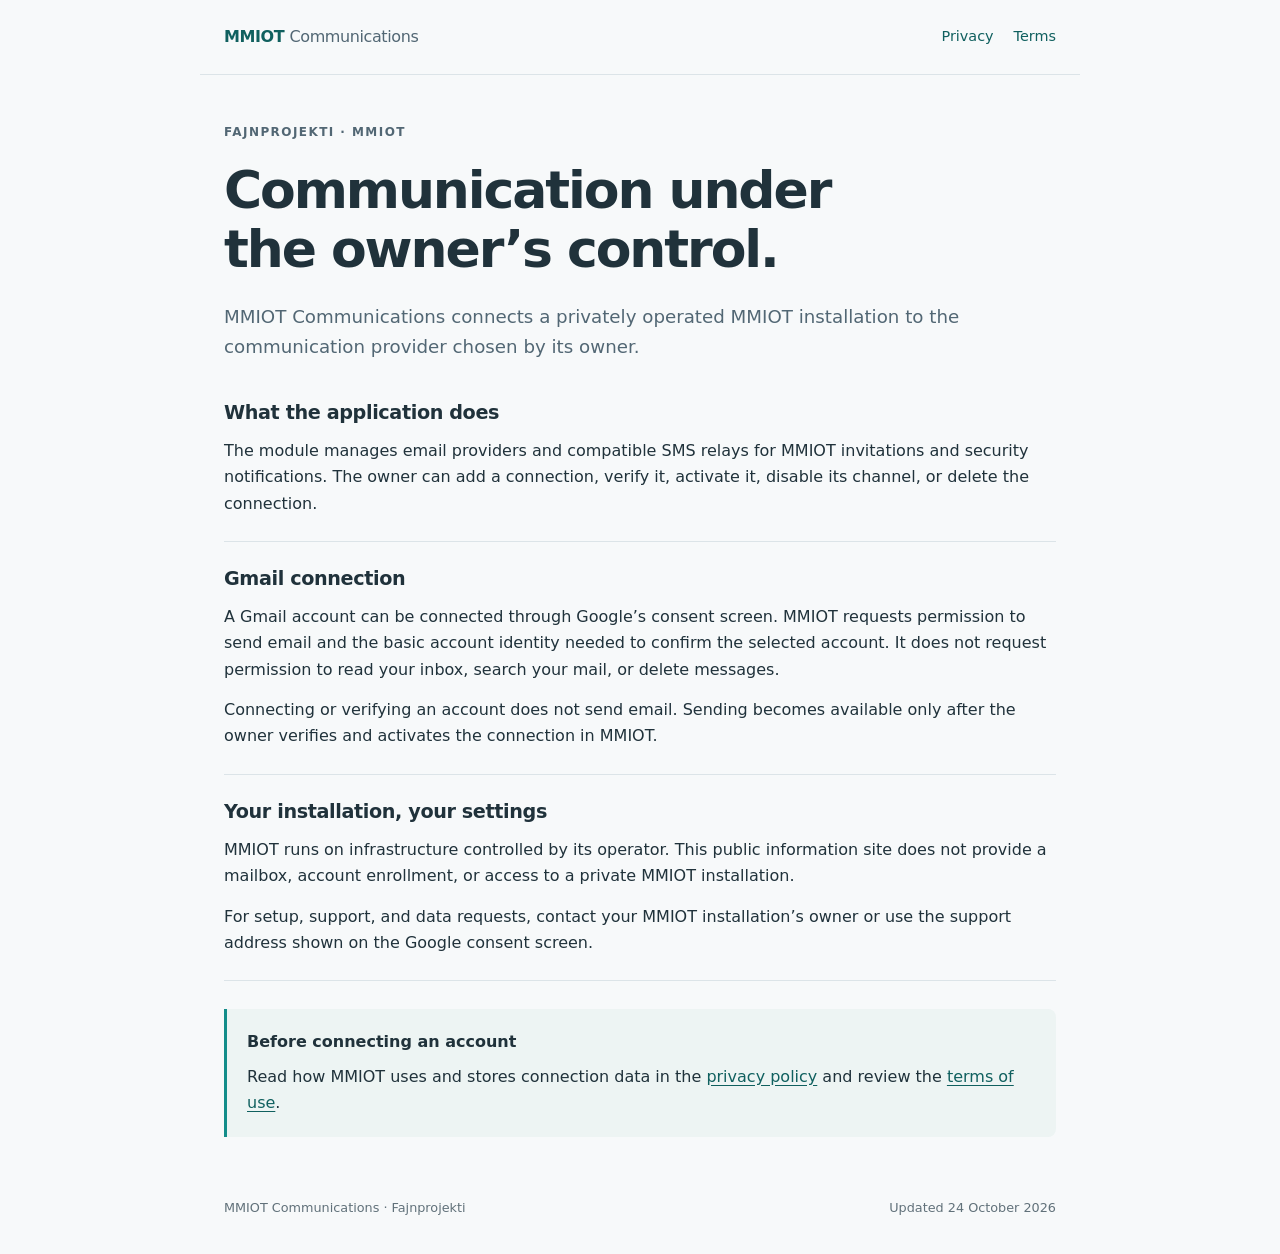
==== index.html @ 2a334c7e "Add public MMIOT application information and privacy policy" ====
<!doctype html>
<html lang="en"><head><meta charset="utf-8"><meta name="viewport" content="width=device-width,initial-scale=1"><meta name="referrer" content="no-referrer"><meta http-equiv="Content-Security-Policy" content="default-src 'none'; style-src 'self'; base-uri 'none'; form-action 'none'"><title>MMIOT Communications · Fajnprojekti</title><meta name="description" content="MMIOT Communications: owner-controlled email and communication provider management."><link rel="stylesheet" href="style.css"><link rel="canonical" href="https://fajnprojekti.github.io/"></head>
<body><header><a class="brand" href="/">MMIOT <span>Communications</span></a><nav aria-label="Main navigation"><a href="privacy.html">Privacy</a><a href="terms.html">Terms</a></nav></header>
<main><p class="eyebrow">Fajnprojekti · MMIOT</p><h1>Communication under the owner’s control.</h1><p class="lead">MMIOT Communications connects a privately operated MMIOT installation to the communication provider chosen by its owner.</p>
<section><h2>What the application does</h2><p>The module manages email providers and compatible SMS relays for MMIOT invitations and security notifications. The owner can add a connection, verify it, activate it, disable its channel, or delete the connection.</p></section>
<section><h2>Gmail connection</h2><p>A Gmail account can be connected through Google’s consent screen. MMIOT requests permission to send email and the basic account identity needed to confirm the selected account. It does not request permission to read your inbox, search your mail, or delete messages.</p><p>Connecting or verifying an account does not send email. Sending becomes available only after the owner verifies and activates the connection in MMIOT.</p></section>
<section><h2>Your installation, your settings</h2><p>MMIOT runs on infrastructure controlled by its operator. This public information site does not provide a mailbox, account enrollment, or access to a private MMIOT installation.</p><p>For setup, support, and data requests, contact your MMIOT installation’s owner or use the support address shown on the Google consent screen.</p></section>
<aside><strong>Before connecting an account</strong><p>Read how MMIOT uses and stores connection data in the <a href="privacy.html">privacy policy</a> and review the <a href="terms.html">terms of use</a>.</p></aside></main>
<footer><span>MMIOT Communications · Fajnprojekti</span><span>Updated 24 October 2026</span></footer></body></html>
---- style.css ----
:root{color-scheme:light;font:16px/1.65 system-ui,-apple-system,BlinkMacSystemFont,"Segoe UI",sans-serif;color:#20323b;background:#f7f9fa}*{box-sizing:border-box}body{margin:0}header,main,footer{max-width:880px;margin:auto;padding:24px}header{display:flex;align-items:center;justify-content:space-between;border-bottom:1px solid #dce4e8;gap:16px}.brand{font-weight:750;text-decoration:none;letter-spacing:-.025em}.brand span{font-weight:450;color:#526774}nav{display:flex;gap:20px}a{color:#10605f;text-underline-offset:3px}a:hover{color:#093f3f}a:focus-visible{outline:3px solid #138d8a;outline-offset:5px}nav a{font-size:.9rem;text-decoration:none}nav [aria-current]{font-weight:700;text-decoration:underline}.eyebrow{text-transform:uppercase;letter-spacing:.12em;font-size:.75rem;font-weight:700;color:#526774;margin-top:24px}h1{font-size:clamp(2rem,6vw,3.25rem);line-height:1.14;letter-spacing:-.04em;max-width:700px;margin:18px 0 22px}h2{font-size:1.2rem;line-height:1.35;letter-spacing:-.02em;margin:0 0 12px}.lead{font-size:1.14rem;color:#526774;max-width:740px}section{padding:24px 0;border-bottom:1px solid #dce4e8}p{margin:0 0 14px}section p:last-child,aside p{margin-bottom:0}aside{border-left:3px solid #138d8a;background:#edf4f3;padding:20px;margin:28px 0 12px;border-radius:0 8px 8px 0}aside strong{display:block;margin-bottom:8px}footer{display:flex;justify-content:space-between;gap:16px;font-size:.8rem;color:#61717a;padding-bottom:36px}@media(max-width:520px){header,main,footer{padding:20px}header{align-items:flex-start;flex-direction:column;gap:10px}footer{flex-direction:column;gap:6px}section{padding:22px 0}}
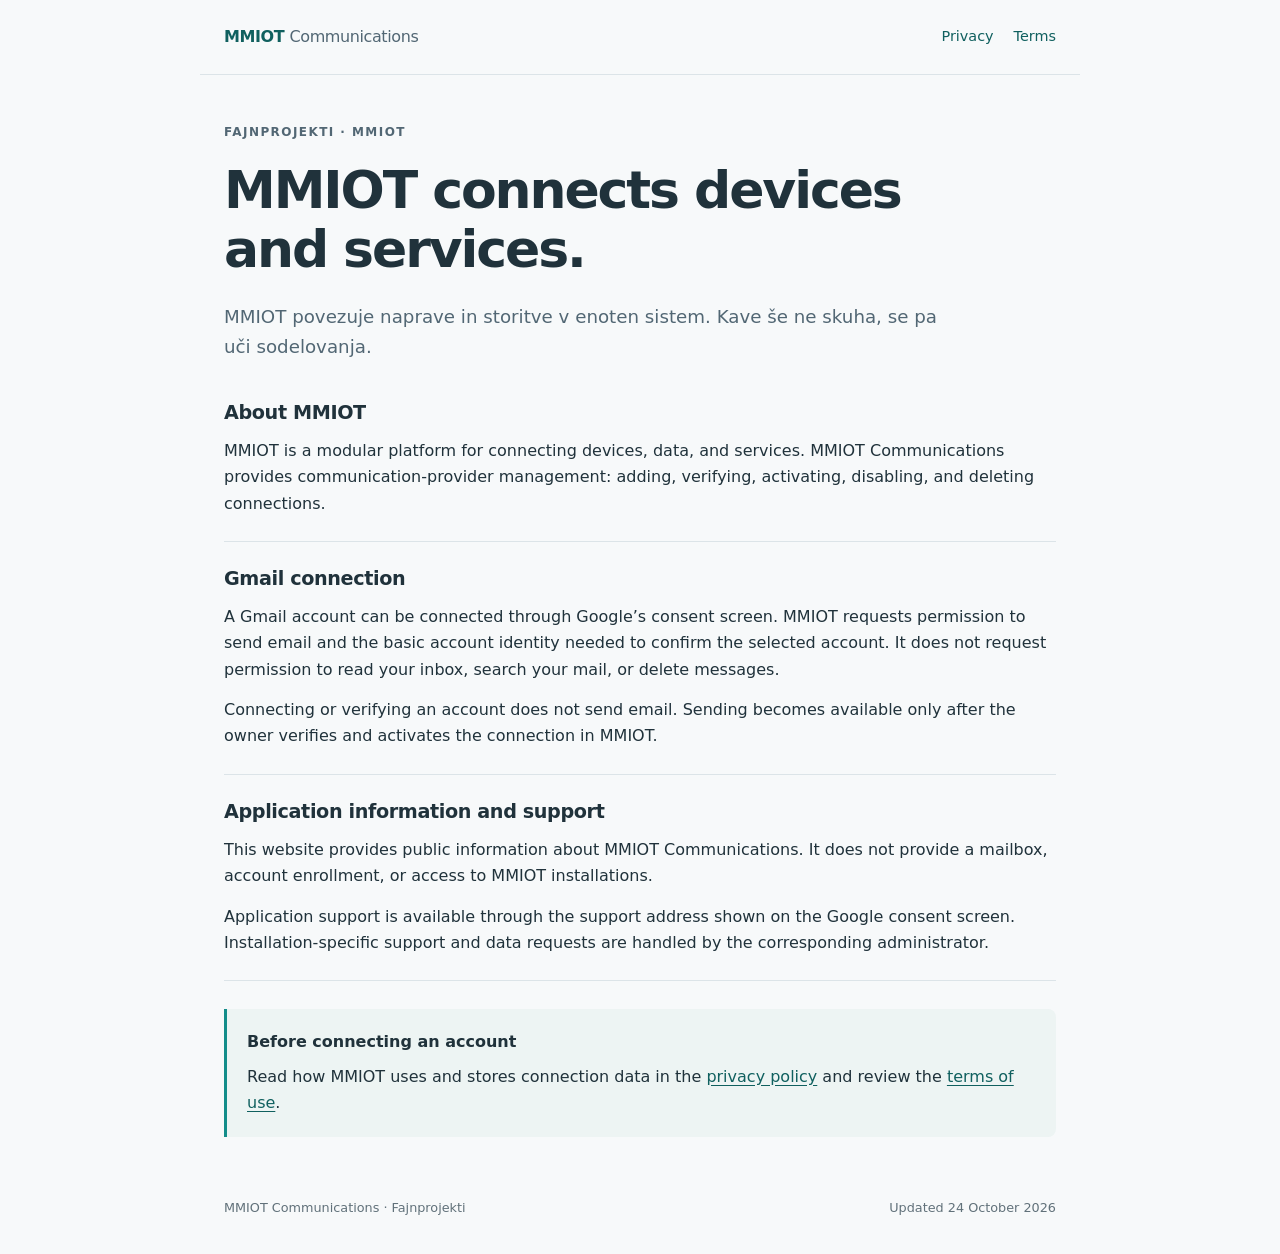
==== commit 2e1b577d: "Use a general MMIOT product description and lighthearted tagline" ====
--- a/index.html
+++ b/index.html
@@ -1,9 +1,9 @@
 <!doctype html>
 <html lang="en"><head><meta charset="utf-8"><meta name="viewport" content="width=device-width,initial-scale=1"><meta name="referrer" content="no-referrer"><meta http-equiv="Content-Security-Policy" content="default-src 'none'; style-src 'self'; base-uri 'none'; form-action 'none'"><title>MMIOT Communications · Fajnprojekti</title><meta name="description" content="MMIOT Communications: owner-controlled email and communication provider management."><link rel="stylesheet" href="style.css"><link rel="canonical" href="https://fajnprojekti.github.io/"></head>
 <body><header><a class="brand" href="/">MMIOT <span>Communications</span></a><nav aria-label="Main navigation"><a href="privacy.html">Privacy</a><a href="terms.html">Terms</a></nav></header>
-<main><p class="eyebrow">Fajnprojekti · MMIOT</p><h1>Communication under the owner’s control.</h1><p class="lead">MMIOT Communications connects a privately operated MMIOT installation to the communication provider chosen by its owner.</p>
-<section><h2>What the application does</h2><p>The module manages email providers and compatible SMS relays for MMIOT invitations and security notifications. The owner can add a connection, verify it, activate it, disable its channel, or delete the connection.</p></section>
+<main><p class="eyebrow">Fajnprojekti · MMIOT</p><h1>MMIOT connects devices and services.</h1><p class="lead" lang="sl">MMIOT povezuje naprave in storitve v enoten sistem. Kave še ne skuha, se pa uči sodelovanja.</p>
+<section><h2>About MMIOT</h2><p>MMIOT is a modular platform for connecting devices, data, and services. MMIOT Communications provides communication-provider management: adding, verifying, activating, disabling, and deleting connections.</p></section>
 <section><h2>Gmail connection</h2><p>A Gmail account can be connected through Google’s consent screen. MMIOT requests permission to send email and the basic account identity needed to confirm the selected account. It does not request permission to read your inbox, search your mail, or delete messages.</p><p>Connecting or verifying an account does not send email. Sending becomes available only after the owner verifies and activates the connection in MMIOT.</p></section>
-<section><h2>Your installation, your settings</h2><p>MMIOT runs on infrastructure controlled by its operator. This public information site does not provide a mailbox, account enrollment, or access to a private MMIOT installation.</p><p>For setup, support, and data requests, contact your MMIOT installation’s owner or use the support address shown on the Google consent screen.</p></section>
+<section><h2>Application information and support</h2><p>This website provides public information about MMIOT Communications. It does not provide a mailbox, account enrollment, or access to MMIOT installations.</p><p>Application support is available through the support address shown on the Google consent screen. Installation-specific support and data requests are handled by the corresponding administrator.</p></section>
 <aside><strong>Before connecting an account</strong><p>Read how MMIOT uses and stores connection data in the <a href="privacy.html">privacy policy</a> and review the <a href="terms.html">terms of use</a>.</p></aside></main>
 <footer><span>MMIOT Communications · Fajnprojekti</span><span>Updated 24 October 2026</span></footer></body></html>
